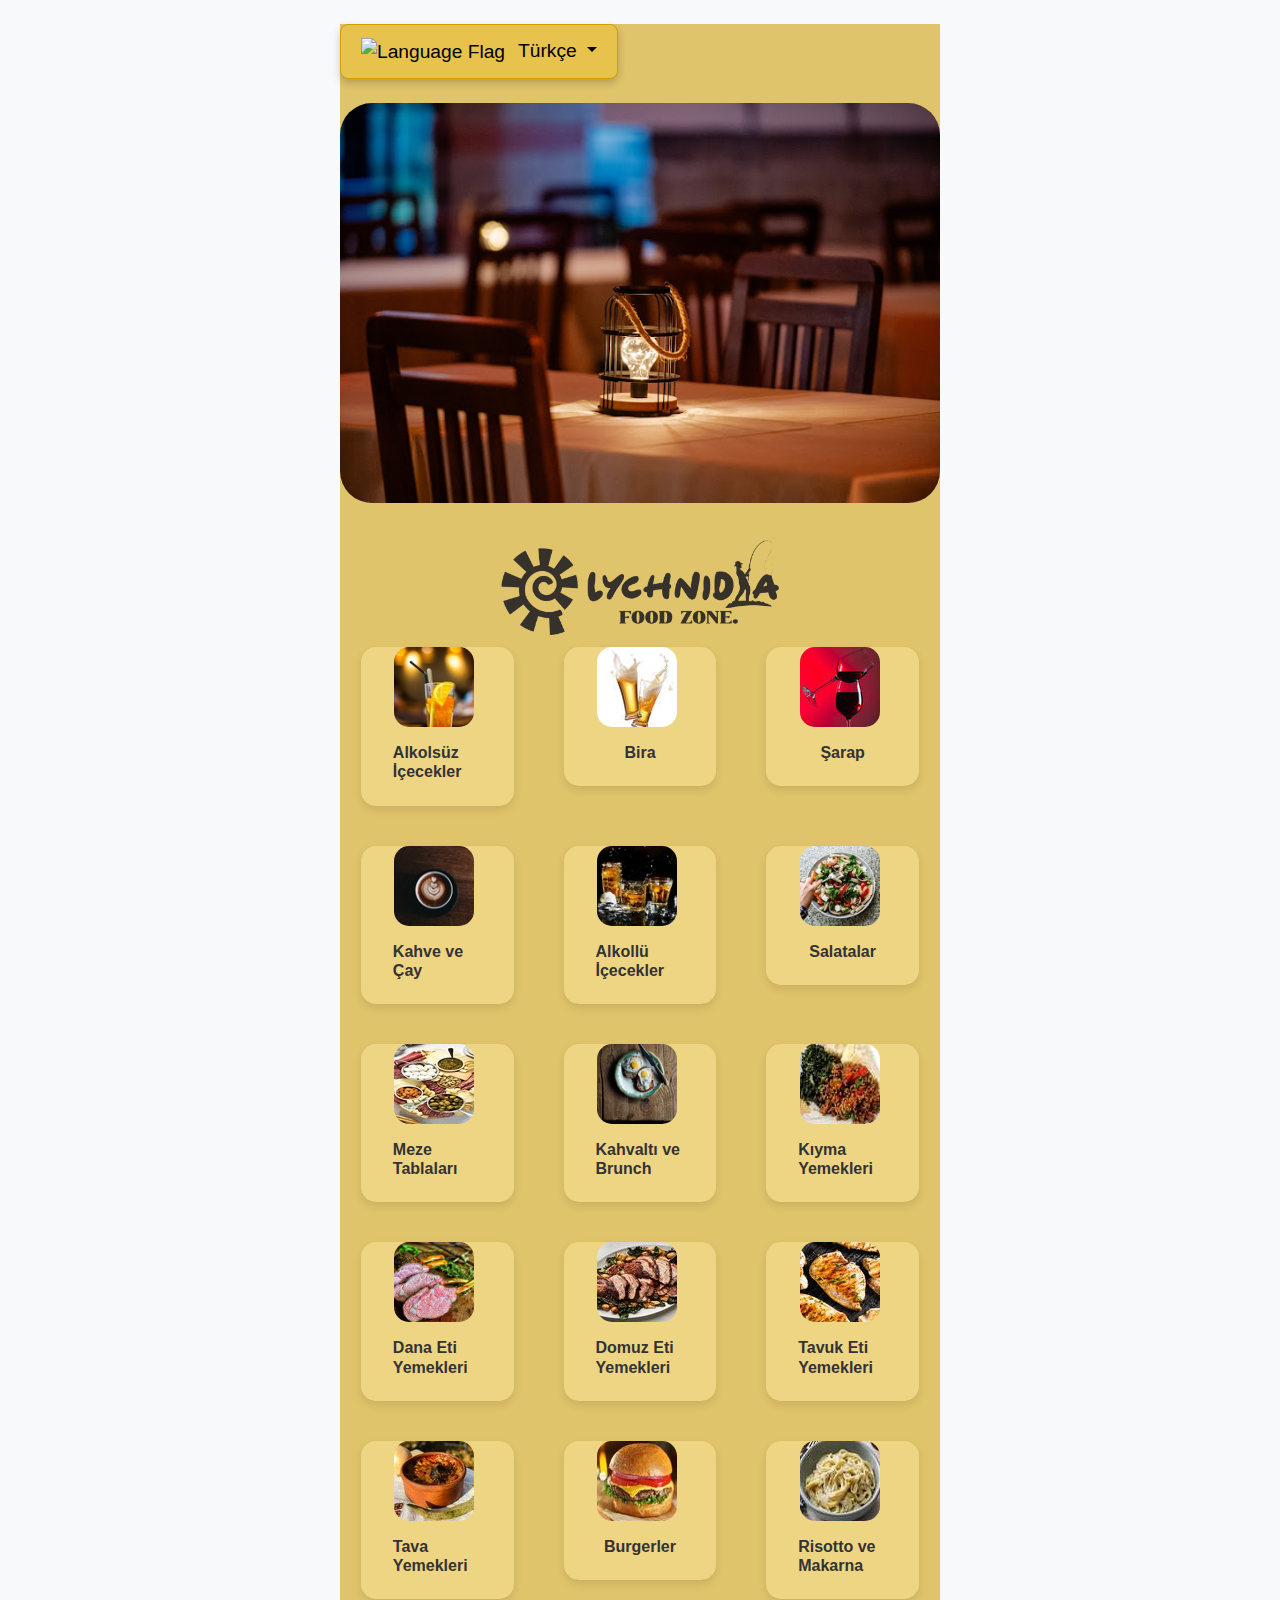
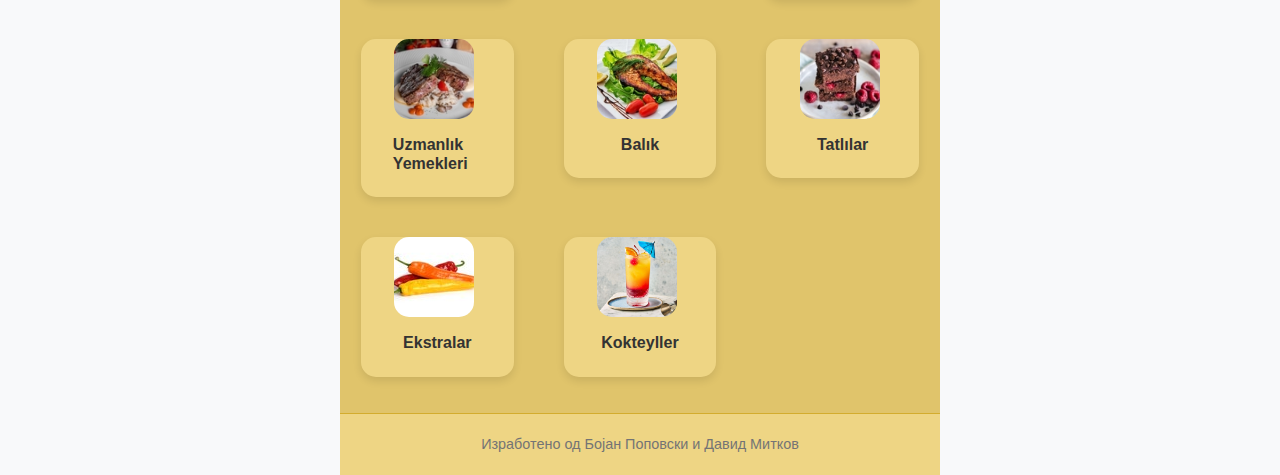
==== indexturkey.html @ 787e81eb "Add files via upload" ====
<!DOCTYPE html>
<html lang="en">
<head>
    <meta charset="UTF-8">
    <meta name="viewport" content="width=device-width, initial-scale=1.0">
    <title>Restaurant Menu</title>
    <!-- Import Bootstrap CSS -->
    <link href="https://maxcdn.bootstrapcdn.com/bootstrap/5.1.3/css/bootstrap.min.css" rel="stylesheet">
    <!-- Custom CSS -->
    <link href="style.css" rel="stylesheet">
    <link rel="shortcut icon" href="images/favicon.png" type="image/x-icon">
    <style>
        .dropdown {
            position: relative;
            display: inline-block;
        }
        
        .dropdown-content {
            display: none;
            position: absolute;
            background-color: #f9f9f9;
            min-width: 160px;
            box-shadow: 0px 8px 16px 0px rgba(0,0,0,0.2);
            padding: 12px 16px;
            z-index: 1;
        }
        
        .dropdown:hover .dropdown-content {
            display: block;
        }

        .dropdown-content a {
            display: flex;
            align-items: center;
            padding: 8px 12px;
            text-decoration: none;
            color: black;
        }
        
        .dropdown-content a:hover {
            background-color: #ddd;
        }
        
        .flag-icon {
            width: 30px;
            height: auto;
            margin-right: 8px;
        }
    </style>
</head>
<body>
    <div class="container mt-4">
        <!-- Language Switcher Dropdown -->
        <div class="dropdown text-center mb-4">
            <button class="btn btn-light dropdown-toggle" type="button">
                <img id="current-flag" src="images/turkey-flag.png" alt="Language Flag" class="flag-icon"> Türkçe
            </button>
            <div class="dropdown-content">
                <a data-lang="tr" href="indexturkey.html">
                    <img src="images/turkey-flag.png" alt="Turkey Flag" class="flag-icon"> Türkçe
                </a>
                <a data-lang="mk" href="index.html">
                    <img src="images/macedonia-flag.png" alt="Macedonian Flag" class="flag-icon"> Македонски
                </a>
                <a data-lang="en" href="indexuk.html">
                    <img src="images/uk-flag.png" alt="UK Flag" class="flag-icon"> English
                </a>
                <!-- Add more languages as needed -->
            </div>
        </div>

        <!-- Header Image -->
        <div class="text-center mb-7">
            <img src="images/back.jpg" class="img-fluid rounded-5" alt="Restaurant Header">
        </div>
        <!-- Logo -->
        <div class="text-center mb-10">
            <img src="images/temno.png" class="logo" alt="Restaurant Logo">
        </div>
        <!-- Menu Items -->
        <div id="app" class="row gx-2 gy-4"></div>

                <!-- Footer -->
                <footer class="footer">
                    <p>Изработено од Бојан Поповски и Давид Митков</p>
                </footer>

    </div>

    <!-- Custom JS -->
    <script src="appturkey.js"></script>
</body>
</html>
---- style.css ----
/* Import Bootstrap CSS */
@import url("https://maxcdn.bootstrapcdn.com/bootstrap/5.1.3/css/bootstrap.min.css");

/* Custom CSS */
body, html{
    font-family: "Gilroy", sans-serif;
    background-color: #f8f9fa; /* Light background color for the page */
    margin: 0;
    padding: 0;
    height: 100%;
}

/* Custom CSS for dropdown */
/* Custom CSS for dropdown */
.dropdown {
    position: relative;
    display: inline-block;
}

.dropdown-toggle {
    font-size: 1.2rem; /* Larger font size for better visibility */
    padding: 12px 20px; /* Increased padding for a bigger button */
    border-radius: 8px; /* Rounded corners for the button */
    box-shadow: 0 4px 8px rgba(0, 0, 0, 0.2); /* Subtle shadow effect */
    background-color: #e7c34e; /* Light background color for the button */
    border: 1px solid #d1a000; /* Border to define the button edges */
}

.dropdown-content {
    display: none;
    position: absolute;
    background-color: #e0c46b;
    min-width: 260px;
    box-shadow: 0px 8px 16px 0px rgba(0,0,0,0.2);
    border-radius: 8px; /* Rounded corners for dropdown */
    padding: 12px 16px;
    z-index: 1;
}

.dropdown:hover .dropdown-content {
    display: block;
}

.dropdown-content a {
    display: flex;
    align-items: center;
    padding: 8px 12px;
    text-decoration: none;
    color: black;
    border-radius: 8px; /* Rounded corners for dropdown items */
    transition: background-color 0.3s ease; /* Smooth background color transition */
}

.dropdown-content a:hover {
    background-color: #d1b76e; /* Slightly darker yellow on hover */
}

.flag-icon {
    width: 30px;
    height: auto;
    margin-right: 8px;
}


.flag-icon {
    width: 30px;
    height: auto;
    margin-right: 8px;
}



.container {
    max-width: 600px; /* Limit the width of the content */
    margin: auto; /* Center the container */
    padding: 0 0px; /* Add padding on mobile */
    background-color: #e0c46b; /* Yellow background for the container */
}

.img-fluid {
    width: 100%; /* Make the image take full width */
    height: 100%; /* Make the image take full height */
    object-fit: cover; /* Ensure the image covers the container without distortion */
}

.text-center {
    text-align: center;
}

.card {
    border: none;
    border-radius: 15px;
    box-shadow: 0 4px 8px rgba(0, 0, 0, 0.1);
    background-color: #eed584; /* Yellow background for cards */
    display: flex; /* Flexbox layout */
    align-items: center; /* Center items vertically */
    margin: 0 auto; /* Center the card within the container */
    margin-bottom: 1rem; /* Space between cards */
    text-decoration: none;
    max-width: calc(95% - 2rem); /* Reduce width equally from both sides */
    padding: 0 1rem; /* Add padding inside the card */
}

.card-img {
    margin-left: 10px;
    border-radius: 15px; /* Rounded corners for the image */
    object-fit: cover;
    width: 5rem; /* Fixed width */
    height: 5rem; /* Fixed height */
    margin-right: 1rem; /* Space between image and text */
}

.card-body {
    padding: 1rem;
}

.card-title {
    font-size: 1rem;
    font-weight: bold;
    color: #333;
}

/* Logo styling */
.logo {
    max-width: 350px; /* Adjust size as needed */
    height: auto;
    border-radius: 50%;
    object-fit: contain; /* Ensure the logo maintains its aspect ratio */
}

/* Responsive design */
@media (max-width: 768px) {
    .card-title {
        font-size: 0.9rem;
    }

    .img-fluid {
        max-width: 100%;
        height: auto;
    }
}

/* Footer styling */
.footer {
    background-color: #eed584; /* Light gray background */
    padding: 20px 0; /* Vertical padding */
    text-align: center; /* Center text */
    border-top: 1px solid #d3ac2e; /* Subtle border on top */
    margin-top: 20px; /* Space above the footer */
    position: relative; /* Position relative to ensure proper alignment */
    bottom: 0; /* Align to the bottom of the container */
    width: 100%; /* Full width of the container */
}

/* Ensure footer text is styled consistently */
.footer p {
    margin: 0; /* Remove default margin */
    color: #747474; /* Gray color for text */
    font-size: 0.9rem; /* Slightly smaller font size */
}

/* Responsive design for footer */
@media (max-width: 768px) {
    .footer p {
        font-size: 0.8rem; /* Adjust font size on smaller screens */
    }
}
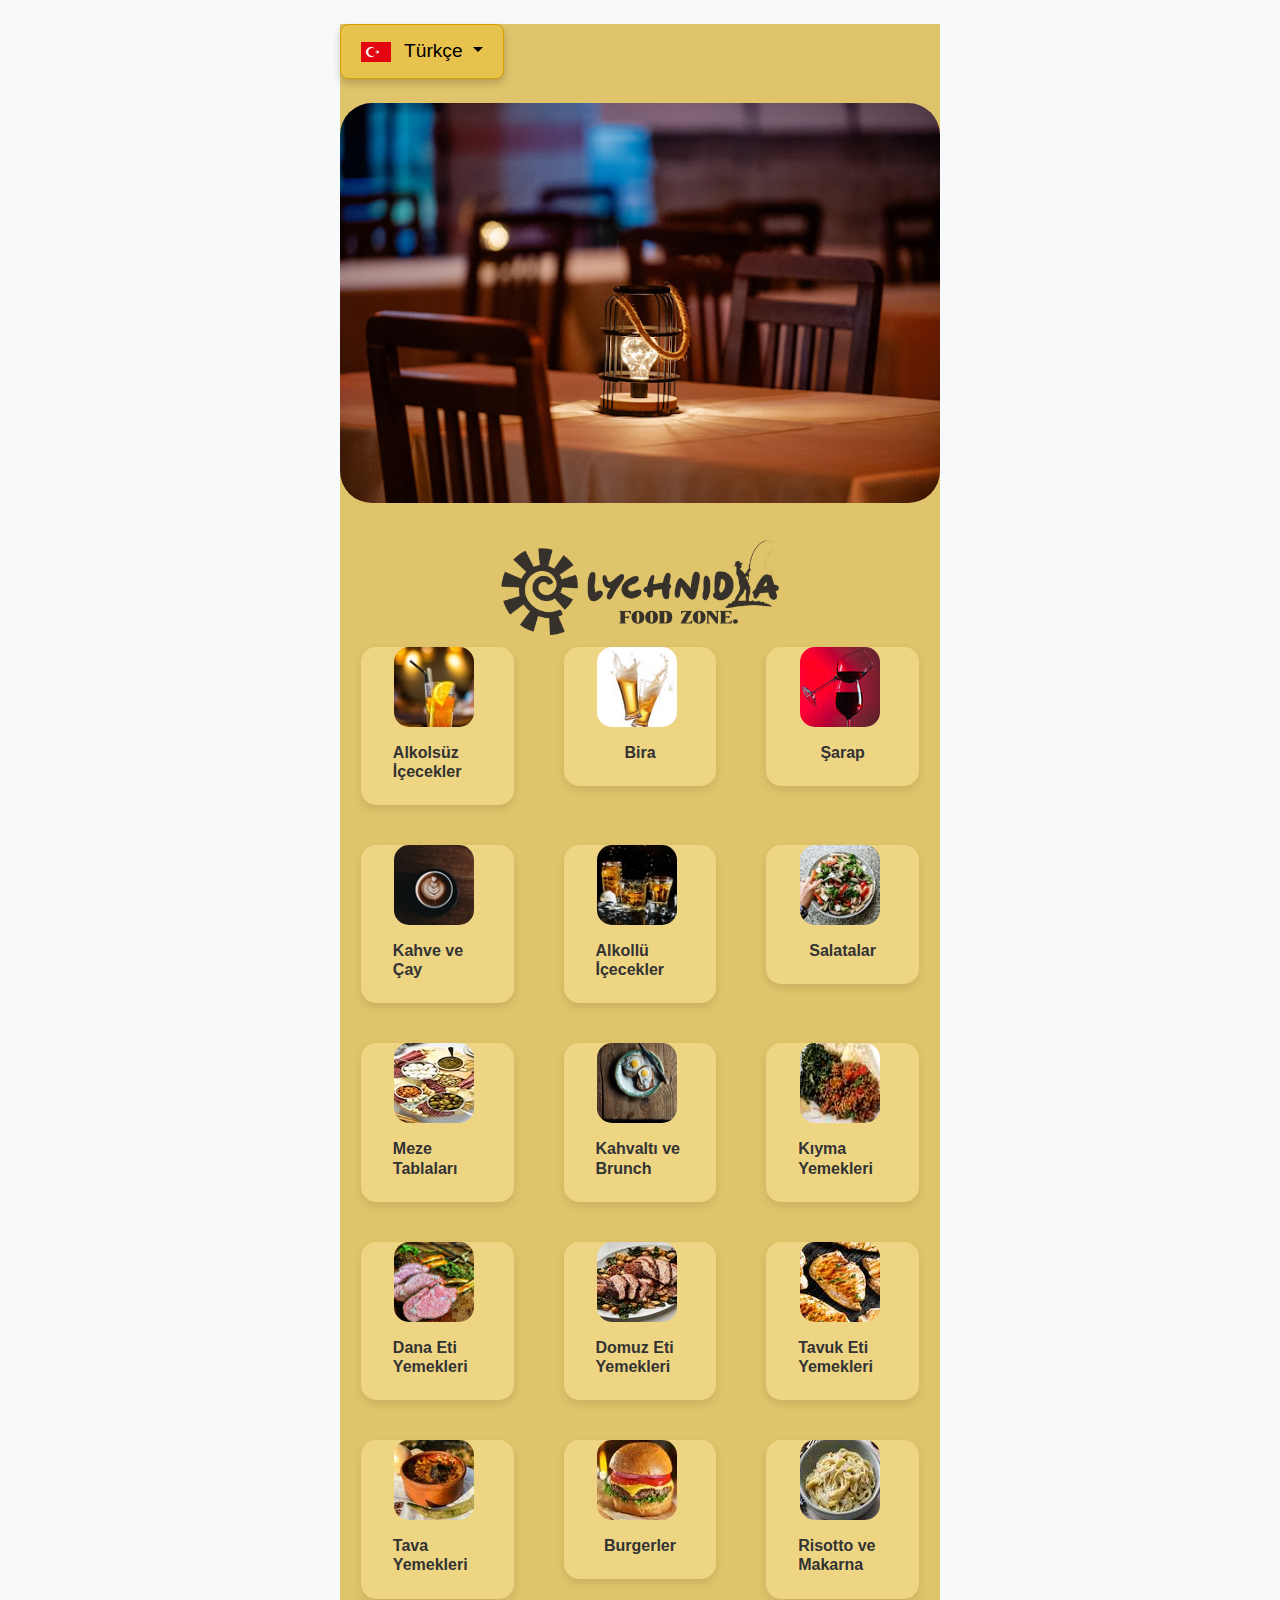
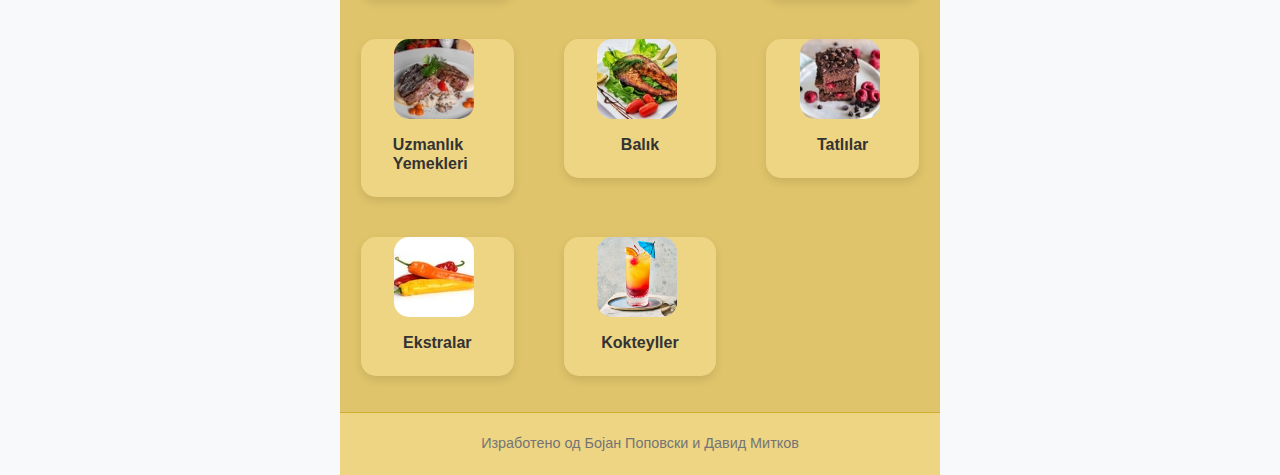
==== commit e3378c56: "Update indexturkey.html" ====
--- a/indexturkey.html
+++ b/indexturkey.html
@@ -65,6 +65,15 @@
                 <a data-lang="en" href="indexuk.html">
                     <img src="images/uk-flag.png" alt="UK Flag" class="flag-icon"> English
                 </a>
+                <a data-lang="pl" href="indexpolski.html">
+                    <img src="images/poland.png" alt="Poland Flag" class="flag-icon"> Polski
+                </a>
+                <a data-lang="gr" href="indexgermany.html">
+                    <img src="images/germany.png" alt="Germany Flag" class="flag-icon"> Deutsch
+                </a>
+                <a data-lang="gr" href="indexholland.html">
+                    <img src="images/holland.png" alt="Holland Flag" class="flag-icon"> Nederlands
+                </a>
                 <!-- Add more languages as needed -->
             </div>
         </div>
